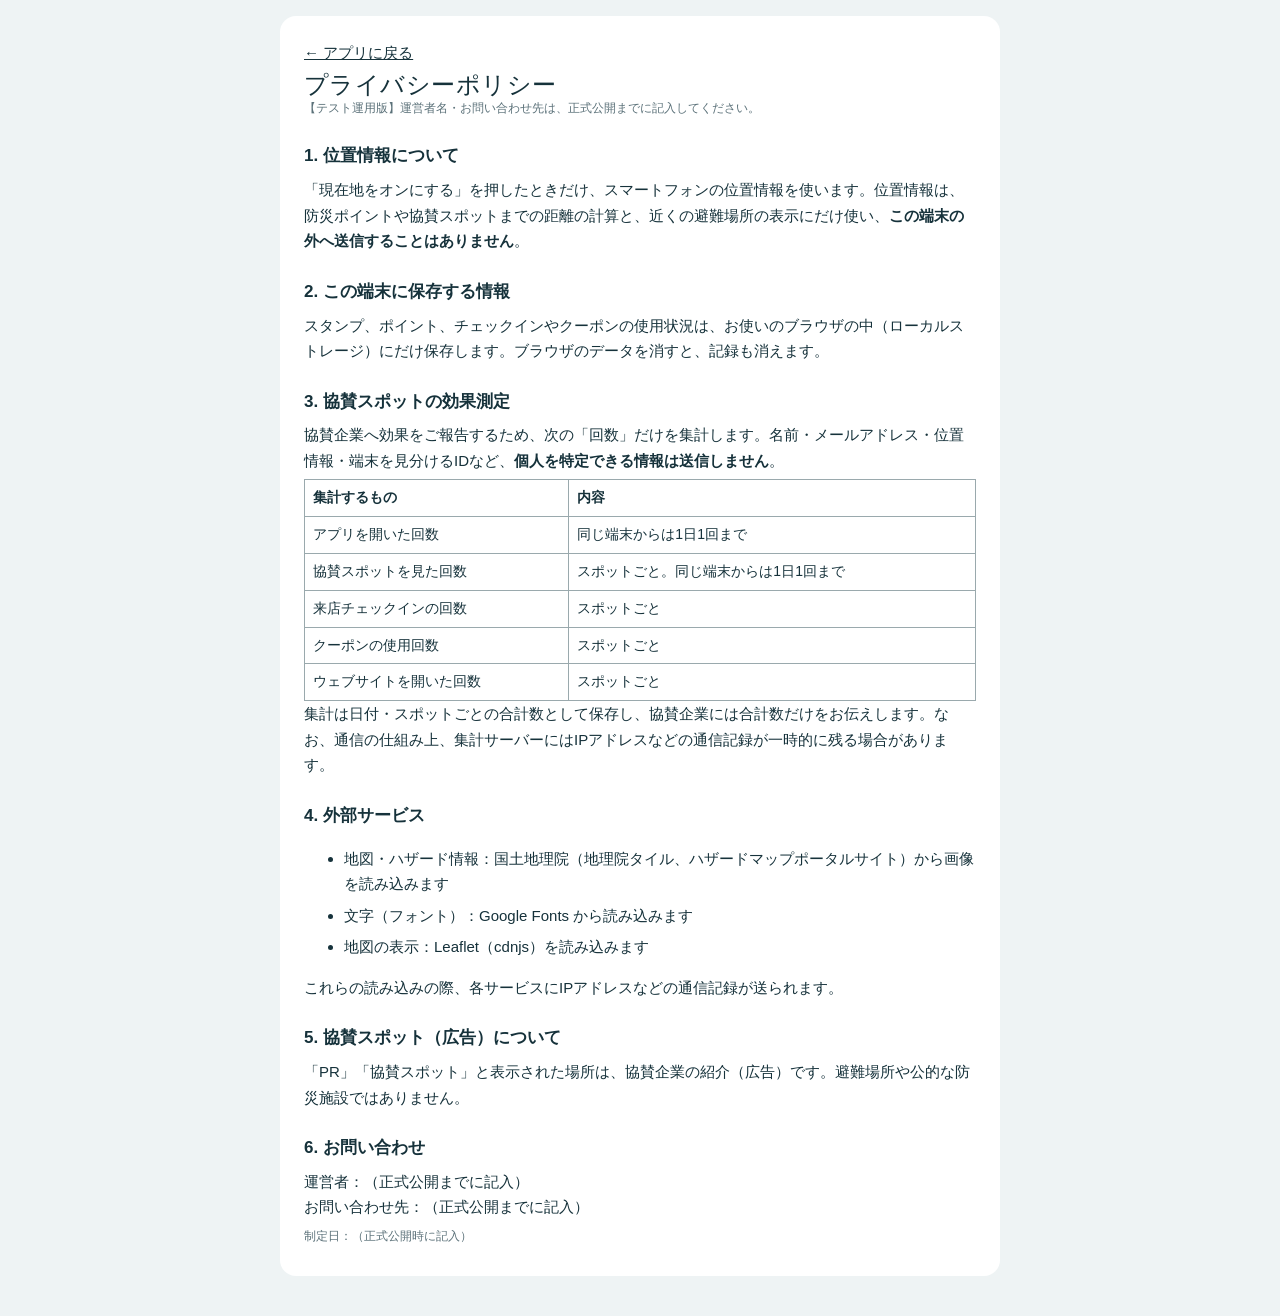
==== privacy.html @ c1548448 "協賛スポット（PR）とクーポン、効果測定の仕組みを追加 - sponsors.csv で協賛企業の店舗・クーポン・掲載期間を管理 - 協賛スポットはPRマーク付きの別デザインのピンと広告表示で、防災情" ====
<!doctype html>
<html lang="ja">
<head>
<meta charset="utf-8">
<meta name="viewport" content="width=device-width,initial-scale=1,viewport-fit=cover">
<title>プライバシーポリシー｜とやま防災めぐり</title>
<link rel="stylesheet" href="style.css">
<style>
  .doc{max-width:720px;margin:0 auto;background:var(--surface);border-radius:16px;padding:24px}
  .doc h1{font-size:24px}
  .doc h2{font-size:17px;margin:24px 0 6px}
  .doc p,.doc li{margin:0 0 6px}
  .doc table{border-collapse:collapse;width:100%;font-size:14px}
  .doc th,.doc td{border:1px solid var(--line);padding:6px 8px;text-align:left;vertical-align:top}
  .tbl{overflow-x:auto}
</style>
</head>
<body>
<div class="doc">
  <p><a href="./">← アプリに戻る</a></p>
  <h1>プライバシーポリシー</h1>
  <p class="note">【テスト運用版】運営者名・お問い合わせ先は、正式公開までに記入してください。</p>

  <h2>1. 位置情報について</h2>
  <p>「現在地をオンにする」を押したときだけ、スマートフォンの位置情報を使います。位置情報は、防災ポイントや協賛スポットまでの距離の計算と、近くの避難場所の表示にだけ使い、<b>この端末の外へ送信することはありません</b>。</p>

  <h2>2. この端末に保存する情報</h2>
  <p>スタンプ、ポイント、チェックインやクーポンの使用状況は、お使いのブラウザの中（ローカルストレージ）にだけ保存します。ブラウザのデータを消すと、記録も消えます。</p>

  <h2>3. 協賛スポットの効果測定</h2>
  <p>協賛企業へ効果をご報告するため、次の「回数」だけを集計します。名前・メールアドレス・位置情報・端末を見分けるIDなど、<b>個人を特定できる情報は送信しません</b>。</p>
  <div class="tbl"><table>
    <tr><th>集計するもの</th><th>内容</th></tr>
    <tr><td>アプリを開いた回数</td><td>同じ端末からは1日1回まで</td></tr>
    <tr><td>協賛スポットを見た回数</td><td>スポットごと。同じ端末からは1日1回まで</td></tr>
    <tr><td>来店チェックインの回数</td><td>スポットごと</td></tr>
    <tr><td>クーポンの使用回数</td><td>スポットごと</td></tr>
    <tr><td>ウェブサイトを開いた回数</td><td>スポットごと</td></tr>
  </table></div>
  <p>集計は日付・スポットごとの合計数として保存し、協賛企業には合計数だけをお伝えします。なお、通信の仕組み上、集計サーバーにはIPアドレスなどの通信記録が一時的に残る場合があります。</p>

  <h2>4. 外部サービス</h2>
  <ul>
    <li>地図・ハザード情報：国土地理院（地理院タイル、ハザードマップポータルサイト）から画像を読み込みます</li>
    <li>文字（フォント）：Google Fonts から読み込みます</li>
    <li>地図の表示：Leaflet（cdnjs）を読み込みます</li>
  </ul>
  <p>これらの読み込みの際、各サービスにIPアドレスなどの通信記録が送られます。</p>

  <h2>5. 協賛スポット（広告）について</h2>
  <p>「PR」「協賛スポット」と表示された場所は、協賛企業の紹介（広告）です。避難場所や公的な防災施設ではありません。</p>

  <h2>6. お問い合わせ</h2>
  <p>運営者：（正式公開までに記入）<br>お問い合わせ先：（正式公開までに記入）</p>

  <p class="note">制定日：（正式公開時に記入）</p>
</div>
</body>
</html>
---- style.css ----
/* 地図を主役に、右（スマホでは下）に学習カード。上部に進捗。 */
:root{
  --bg:#eef3f4; --surface:#ffffff; --line:#9aa9ad;
  --ink:#16323b; --muted:#5b7179; --accent:#d2452f; --accent-ink:#ffffff;
  --ok:#2e8b57; --ng:#c0392b; --stamp:#d2452f; --shelter:#1f8a5b; --volcano:#7b3fa0;
  --gold:#c99a1a; --me:#1a73e8; --pr:#2b3a8f; --pr-ink:#ffffff;
  --display:"Dela Gothic One","Hiragino Sans","Yu Gothic",sans-serif;
  --body:"Zen Maru Gothic","Hiragino Maru Gothic ProN","Yu Gothic",sans-serif;
  color-scheme:light;
}
@media (prefers-color-scheme:dark){:root{
  --bg:#0f1b20; --surface:#172830; --line:#4b6168;
  --ink:#e6f0f2; --muted:#9db3ba; --accent:#ff6a4f; --accent-ink:#1a0d09;
  --ok:#5cc98b; --ng:#ff7b6b; --stamp:#ff6a4f; --shelter:#3ccf8e; --volcano:#c48df0;
  --gold:#f0c24a; --me:#6aa8ff; --pr:#8f9cf0; --pr-ink:#0f1430; color-scheme:dark}}

*{box-sizing:border-box}
[hidden]{display:none!important}
html{-webkit-text-size-adjust:100%}
body{margin:0;background:var(--bg);color:var(--ink);font-family:var(--body);font-size:15px;line-height:1.7;
  padding-left:max(16px,env(safe-area-inset-left,0px));padding-right:max(16px,env(safe-area-inset-right,0px));
  padding-top:max(16px,env(safe-area-inset-top,0px));padding-bottom:max(40px,env(safe-area-inset-bottom,0px))}
a{color:inherit}
.wrap{max-width:1240px;margin:0 auto;display:flex;flex-direction:column;gap:16px}
header{display:flex;flex-wrap:wrap;align-items:flex-end;justify-content:space-between;gap:12px}
h1{font-family:var(--display);font-weight:400;font-size:clamp(26px,5vw,40px);line-height:1.1;margin:0;letter-spacing:.02em}
h1 small{display:block;font-family:var(--body);font-weight:700;font-size:13px;color:var(--muted);letter-spacing:.08em;margin-bottom:6px}
.score{display:flex;gap:8px;flex-wrap:wrap}
.chip{background:var(--surface);border-radius:12px;padding:8px 12px;display:flex;flex-direction:column;min-width:80px}
.chip b{font-family:var(--display);font-weight:400;font-size:20px;font-variant-numeric:tabular-nums;line-height:1.2}
.chip b.rk{font-size:15px;line-height:1.6}
.chip span{font-size:11px;color:var(--muted);letter-spacing:.06em}
.bar{height:10px;background:var(--surface);border-radius:99px;overflow:hidden}
.bar i{display:block;height:100%;width:0;background:var(--accent);transition:width .5s}

.main{display:grid;grid-template-columns:minmax(0,1.5fr) minmax(0,1fr);gap:16px;align-items:start}
@media (max-width:860px){.main{grid-template-columns:minmax(0,1fr)}}

.mapbox{background:var(--surface);border-radius:16px;padding:12px;display:flex;flex-direction:column;gap:10px;min-width:0}
.mapwrap{position:relative}
#map{height:min(68vh,620px);min-height:380px;border-radius:10px;background:#bcd3f2;font-family:var(--body)}
.layers{display:flex;flex-wrap:wrap;gap:8px}
.layers label{display:flex;align-items:center;gap:6px;font-size:13px;font-weight:700;padding:4px 10px;border-radius:99px;border:1.5px solid var(--line);cursor:pointer;user-select:none}
.layers input{accent-color:var(--accent);margin:0}
.sw{width:14px;height:14px;border-radius:4px;display:inline-block;flex:none}
.legend{display:flex;flex-wrap:wrap;gap:4px 14px;font-size:12px;color:var(--muted);align-items:center}
.legend .scale{display:flex;align-items:center;gap:2px}
.legend .scale i{width:18px;height:10px;display:block}
.note{font-size:12px;color:var(--muted);margin:0}
.gpsbar{display:flex;flex-wrap:wrap;gap:8px;align-items:center}

.mission-banner{position:absolute;left:56px;right:10px;top:10px;z-index:500;background:var(--ink);color:var(--surface);border-radius:12px;padding:10px 14px;font-weight:700;font-size:14px;display:flex;gap:10px;align-items:center;justify-content:space-between}
.mission-banner button{font:inherit;font-size:12px;background:none;border:1.5px solid currentColor;color:inherit;border-radius:99px;padding:2px 10px;cursor:pointer;flex:none}

.pin{width:30px;height:30px;border-radius:50%;background:var(--surface);border:2.5px solid var(--ink);display:grid;place-items:center;font-family:var(--display);font-size:13px;color:var(--ink);box-shadow:0 2px 6px rgb(0 0 0 / .3)}
.pin.done{background:var(--stamp);border-color:var(--stamp);color:var(--accent-ink)}
.pin.here{box-shadow:0 0 0 4px var(--gold),0 2px 6px rgb(0 0 0 / .3)}
.pin.sel{outline:4px solid var(--accent);outline-offset:3px}
.me{width:18px;height:18px;border-radius:50%;background:var(--me);border:3px solid #fff;box-shadow:0 0 0 2px var(--me)}
.leaflet-popup-content{font-family:var(--body);font-size:13px;line-height:1.6;margin:10px 14px}
.leaflet-popup-content b{font-size:14px}
.hz{display:inline-block;font-size:11px;border-radius:6px;padding:0 6px;margin:2px 2px 0 0;background:#e6efe9;color:#1f5e3f}
.verdict{margin-top:6px;font-weight:700}
.verdict.ok{color:#2e8b57}.verdict.ng{color:#c0392b}.verdict.mid{color:#b0721a}

.panel{background:var(--surface);border-radius:16px;padding:20px;display:flex;flex-direction:column;gap:14px;min-width:0}
.tag{display:inline-flex;gap:6px;align-items:center;font-size:12px;font-weight:700;letter-spacing:.06em;color:var(--muted)}
.panel h2{font-family:var(--display);font-weight:400;font-size:24px;line-height:1.3;margin:0}
.panel .place{font-size:13px;color:var(--muted);margin:-8px 0 0}
.learn{margin:0;padding:14px 16px;border-radius:12px;background:var(--bg)}
.learn p{margin:0}.learn p+p{margin-top:8px}
.q{font-weight:900;font-size:17px;margin:0}
.choices{display:flex;flex-direction:column;gap:8px}
.choices button{font:inherit;font-weight:700;text-align:left;padding:12px 14px;border-radius:12px;border:2px solid var(--line);background:var(--surface);color:var(--ink);cursor:pointer}
.choices button:hover:not(:disabled){border-color:var(--accent)}
.choices button.right{border-color:var(--ok);background:color-mix(in srgb,var(--ok) 14%,var(--surface))}
.choices button.wrong{border-color:var(--ng);background:color-mix(in srgb,var(--ng) 12%,var(--surface))}
.choices button:disabled{cursor:default}
.result{font-weight:700;margin:0;padding:12px 14px;border-radius:12px}
.result.ok{color:var(--ok);background:color-mix(in srgb,var(--ok) 12%,var(--surface))}
.result.ng{color:var(--ng);background:color-mix(in srgb,var(--ng) 10%,var(--surface))}
.box{border:2px dashed var(--line);border-radius:12px;padding:12px 14px;display:flex;flex-direction:column;gap:8px}
.box b.t{font-size:14px}
.box.mission{border-color:var(--shelter)}.box.mission b.t{color:var(--shelter)}
.box.checkin{border-color:var(--gold)}.box.checkin b.t{color:var(--gold)}
.box.clear{border-style:solid}
.btnrow{display:flex;gap:8px;flex-wrap:wrap}
.btn{font:inherit;font-weight:700;padding:10px 16px;border-radius:99px;border:none;background:var(--accent);color:var(--accent-ink);cursor:pointer}
.btn.green{background:var(--shelter);color:#fff}
.btn.gold{background:var(--gold);color:#1a1300}
.btn.blue{background:var(--me);color:#fff}
.btn.ghost{background:transparent;color:var(--ink);border:2px solid var(--line)}
.btn:focus-visible,.choices button:focus-visible{outline:3px solid var(--accent);outline-offset:2px}

.intro ol{margin:0;padding-left:1.3em}
.stamps{display:grid;grid-template-columns:repeat(5,minmax(0,1fr));gap:8px}
.stamp{aspect-ratio:1;max-width:100%;border-radius:50%;border:2px dashed var(--line);display:grid;place-items:center;font-size:11px;font-weight:900;text-align:center;line-height:1.2;color:var(--muted);padding:4px;cursor:pointer;background:none;font-family:inherit;position:relative}
.stamp.got{border:3px solid var(--stamp);color:var(--stamp);transform:rotate(-8deg)}
.stamp.here{border-color:var(--gold);color:var(--gold);box-shadow:inset 0 0 0 3px color-mix(in srgb,var(--gold) 35%,transparent)}
.stamp .m{position:absolute;right:-2px;top:-2px;width:14px;height:14px;border-radius:50%;background:var(--shelter)}
.rank{font-family:var(--display);font-size:20px;margin:0}

.list{background:var(--surface);border-radius:16px;padding:16px 20px}
.list h3{margin:0 0 8px;font-size:15px}
.list ul{list-style:none;margin:0;padding:0;display:grid;grid-template-columns:repeat(auto-fill,minmax(230px,1fr));gap:6px 16px}
.list li button{font:inherit;background:none;border:none;color:var(--ink);cursor:pointer;padding:6px 0;display:flex;gap:10px;align-items:center;text-align:left;width:100%}
.list li .n{font-family:var(--display);width:26px;height:26px;border-radius:50%;border:2px solid var(--ink);display:grid;place-items:center;font-size:12px;flex:none}
.list li.done .n{background:var(--stamp);border-color:var(--stamp);color:var(--accent-ink)}
.list li.here .n{box-shadow:0 0 0 3px var(--gold)}
.list li .p{color:var(--muted);font-size:12px;margin-left:auto;white-space:nowrap}
.credit{font-size:11px;color:var(--muted);line-height:1.7}

/* ---------- 協賛スポット（PR） ---------- */
.sppin{width:34px;height:34px;border-radius:8px;transform:rotate(45deg);background:var(--pr);border:2.5px solid #fff;display:grid;place-items:center;box-shadow:0 2px 6px rgb(0 0 0 / .35);font-family:var(--body);font-weight:900;font-size:11px;color:var(--pr-ink);letter-spacing:.04em}
.sppin > *{transform:rotate(-45deg)}
.sppin.done{background:var(--gold);color:#1a1300}
.sppin.sel{outline:4px solid var(--accent);outline-offset:3px}
.prtag{align-self:flex-start;background:var(--pr);color:var(--pr-ink);font-size:12px;font-weight:900;letter-spacing:.08em;border-radius:6px;padding:2px 10px}
.spimg{width:100%;max-height:220px;object-fit:cover;border-radius:12px;background:var(--bg)}
.spinfo{display:flex;flex-direction:column;font-size:13px;color:var(--muted)}
a.btn{display:inline-block;text-decoration:none}
.coupon{border:3px dashed var(--pr);border-radius:14px;padding:16px;display:flex;flex-direction:column;gap:6px;text-align:center;align-items:center;background:color-mix(in srgb,var(--pr) 6%,var(--surface))}
.coupon .ctag{font-size:12px;font-weight:900;letter-spacing:.2em;color:var(--pr)}
.coupon .cbig{font-family:var(--display);font-weight:400;font-size:24px;line-height:1.35}
.coupon.used{border-style:solid;border-color:var(--line);color:var(--muted);background:var(--bg)}
.splist li button{font:inherit;background:none;border:none;color:var(--ink);cursor:pointer;padding:6px 0;display:flex;gap:10px;align-items:center;text-align:left;width:100%}
.splist .spn{flex:none;background:var(--pr);color:var(--pr-ink);font-size:10px;font-weight:900;border-radius:6px;padding:2px 6px}
.splist small{display:block;font-size:11px;color:var(--muted)}
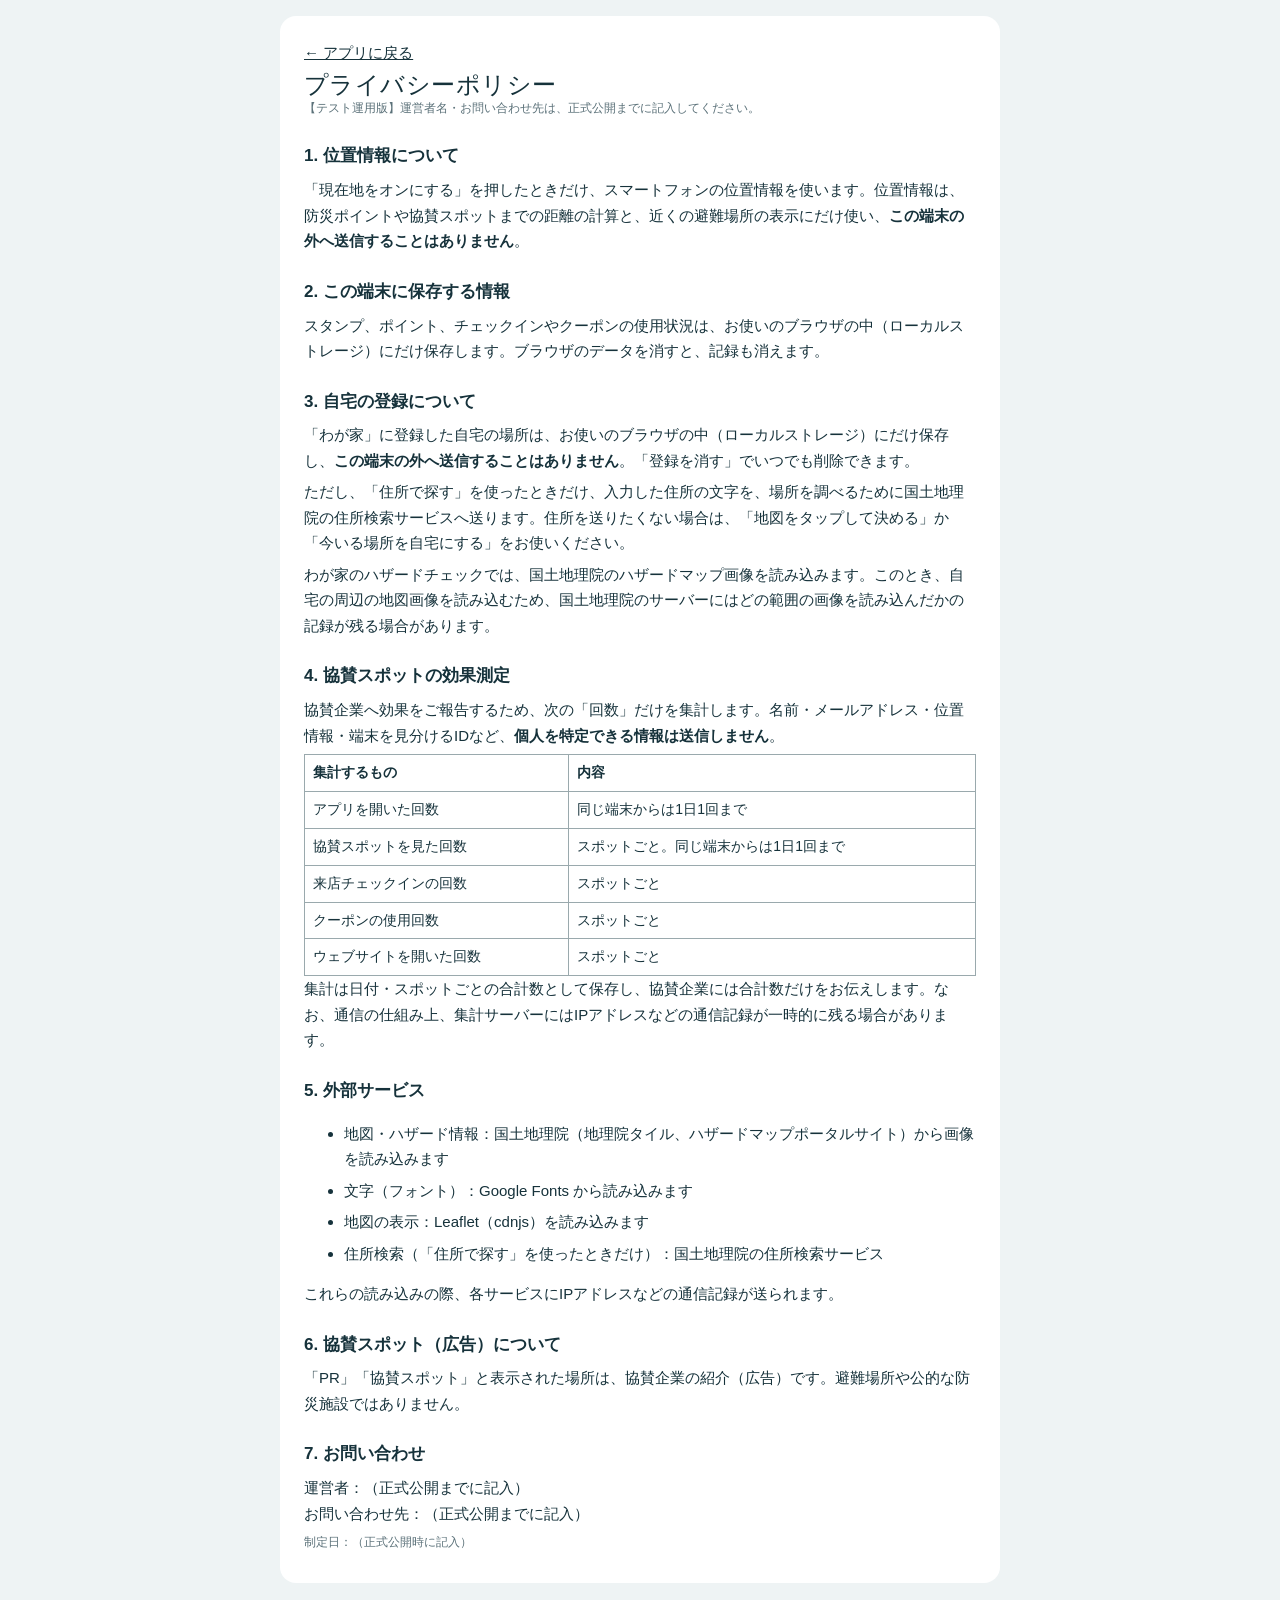
==== commit 9ba47ba2: "自宅の登録と「わが家のハザードチェック」を追加 - 住所検索（国土地理院）・地図タップ・現在地の3通りで自宅を登録（端末内にだけ保存） - 自宅地点のハザードマップの色を読み取り、洪水・津波の想定浸水" ====
--- a/privacy.html
+++ b/privacy.html
@@ -27,7 +27,12 @@
   <h2>2. この端末に保存する情報</h2>
   <p>スタンプ、ポイント、チェックインやクーポンの使用状況は、お使いのブラウザの中（ローカルストレージ）にだけ保存します。ブラウザのデータを消すと、記録も消えます。</p>
 
-  <h2>3. 協賛スポットの効果測定</h2>
+  <h2>3. 自宅の登録について</h2>
+  <p>「わが家」に登録した自宅の場所は、お使いのブラウザの中（ローカルストレージ）にだけ保存し、<b>この端末の外へ送信することはありません</b>。「登録を消す」でいつでも削除できます。</p>
+  <p>ただし、「住所で探す」を使ったときだけ、入力した住所の文字を、場所を調べるために国土地理院の住所検索サービスへ送ります。住所を送りたくない場合は、「地図をタップして決める」か「今いる場所を自宅にする」をお使いください。</p>
+  <p>わが家のハザードチェックでは、国土地理院のハザードマップ画像を読み込みます。このとき、自宅の周辺の地図画像を読み込むため、国土地理院のサーバーにはどの範囲の画像を読み込んだかの記録が残る場合があります。</p>
+
+  <h2>4. 協賛スポットの効果測定</h2>
   <p>協賛企業へ効果をご報告するため、次の「回数」だけを集計します。名前・メールアドレス・位置情報・端末を見分けるIDなど、<b>個人を特定できる情報は送信しません</b>。</p>
   <div class="tbl"><table>
     <tr><th>集計するもの</th><th>内容</th></tr>
@@ -39,18 +44,19 @@
   </table></div>
   <p>集計は日付・スポットごとの合計数として保存し、協賛企業には合計数だけをお伝えします。なお、通信の仕組み上、集計サーバーにはIPアドレスなどの通信記録が一時的に残る場合があります。</p>
 
-  <h2>4. 外部サービス</h2>
+  <h2>5. 外部サービス</h2>
   <ul>
     <li>地図・ハザード情報：国土地理院（地理院タイル、ハザードマップポータルサイト）から画像を読み込みます</li>
     <li>文字（フォント）：Google Fonts から読み込みます</li>
     <li>地図の表示：Leaflet（cdnjs）を読み込みます</li>
+    <li>住所検索（「住所で探す」を使ったときだけ）：国土地理院の住所検索サービス</li>
   </ul>
   <p>これらの読み込みの際、各サービスにIPアドレスなどの通信記録が送られます。</p>
 
-  <h2>5. 協賛スポット（広告）について</h2>
+  <h2>6. 協賛スポット（広告）について</h2>
   <p>「PR」「協賛スポット」と表示された場所は、協賛企業の紹介（広告）です。避難場所や公的な防災施設ではありません。</p>
 
-  <h2>6. お問い合わせ</h2>
+  <h2>7. お問い合わせ</h2>
   <p>運営者：（正式公開までに記入）<br>お問い合わせ先：（正式公開までに記入）</p>
 
   <p class="note">制定日：（正式公開時に記入）</p>
--- a/style.css
+++ b/style.css
@@ -126,3 +126,48 @@
 .splist li button{font:inherit;background:none;border:none;color:var(--ink);cursor:pointer;padding:6px 0;display:flex;gap:10px;align-items:center;text-align:left;width:100%}
 .splist .spn{flex:none;background:var(--pr);color:var(--pr-ink);font-size:10px;font-weight:900;border-radius:6px;padding:2px 6px}
 .splist small{display:block;font-size:11px;color:var(--muted)}
+
+/* 自分の位置のキャラクター画像に影をつける */
+.mechar{filter:drop-shadow(0 2px 3px rgb(0 0 0 / .35))}
+
+/* ---------- 案内役のクマ ---------- */
+.guide{display:flex;gap:10px;align-items:flex-end}
+.guide img{width:72px;height:auto;flex:none}
+.guide .say{position:relative;flex:1;min-width:0;background:var(--surface);border:2px solid var(--line);border-radius:14px;padding:10px 14px;line-height:1.6}
+.guide .say::before{content:"";position:absolute;left:-9px;bottom:16px;width:14px;height:14px;background:inherit;border-left:2px solid var(--line);border-bottom:2px solid var(--line);transform:rotate(45deg)}
+.guide.q .say{font-weight:900;font-size:17px}
+.guide.ok .say{border-color:var(--ok);background:color-mix(in srgb,var(--ok) 10%,var(--surface))}
+.guide.ok .say b{color:var(--ok)}
+.guide.ng .say{border-color:var(--ng);color:var(--ng);font-weight:700;background:color-mix(in srgb,var(--ng) 8%,var(--surface))}
+.guide.small img{width:56px}
+.guide.small .say{font-size:14px;padding:8px 12px}
+.learn::after{content:"";display:block;clear:both}
+.learnpose{float:right;width:72px;height:auto;margin:0 0 4px 10px}
+.gpsbear{width:48px;height:auto}
+.popguide img{float:left;width:40px;height:auto;margin:0 8px 2px 0}
+.popguide::after{content:"";display:block;clear:both}
+#toast{position:fixed;left:50%;bottom:calc(16px + env(safe-area-inset-bottom,0px));transform:translate(-50%,140%);z-index:3000;width:min(420px,calc(100% - 32px));transition:transform .35s ease;cursor:pointer}
+#toast.show{transform:translate(-50%,0)}
+#toast .say{box-shadow:0 6px 20px rgb(0 0 0 / .2);font-weight:700}
+#toast img{width:84px;filter:drop-shadow(0 4px 8px rgb(0 0 0 / .25))}
+@media (prefers-reduced-motion:reduce){#toast{transition:none}}
+
+/* ---------- わが家 ---------- */
+.homepin{width:34px;height:34px;background:var(--ink);color:var(--surface);border:2.5px solid #fff;border-radius:50% 50% 50% 4px;transform:rotate(-45deg);display:grid;place-items:center;box-shadow:0 2px 6px rgb(0 0 0 / .35)}
+.homepin span{transform:rotate(45deg);font-weight:900;font-size:14px}
+#map.picking{cursor:crosshair}
+.addrrow{display:flex;gap:8px}
+.addrrow input{flex:1;min-width:0;font:inherit;padding:8px 12px;border:1.5px solid var(--line);border-radius:10px;background:var(--surface);color:var(--ink)}
+.cands{display:flex;flex-direction:column;gap:6px}
+.cands .btn{text-align:left;border-radius:12px}
+.hztable{display:flex;flex-direction:column;border:2px solid var(--line);border-radius:12px;overflow:hidden}
+.hrow{display:flex;flex-wrap:wrap;gap:4px 12px;align-items:center;padding:8px 12px;border-top:1px solid var(--line)}
+.hztable .hrow:first-child{border-top:none}
+.box .hrow{padding:6px 0;border-top:1px dashed var(--line)}
+.hrow .hk{flex:0 0 9.5em;font-size:13px;color:var(--muted);font-weight:700}
+.hrow.warn{background:color-mix(in srgb,var(--ng) 8%,var(--surface))}
+.hrow.warn b{color:var(--ng)}
+.btn.mini{padding:2px 10px;font-size:12px;margin-left:auto}
+.home-cta{border-color:var(--shelter)}
+.box .hrow .hk{flex-basis:100%}
+.box .hrow > span:nth-child(2){flex:1;min-width:0}
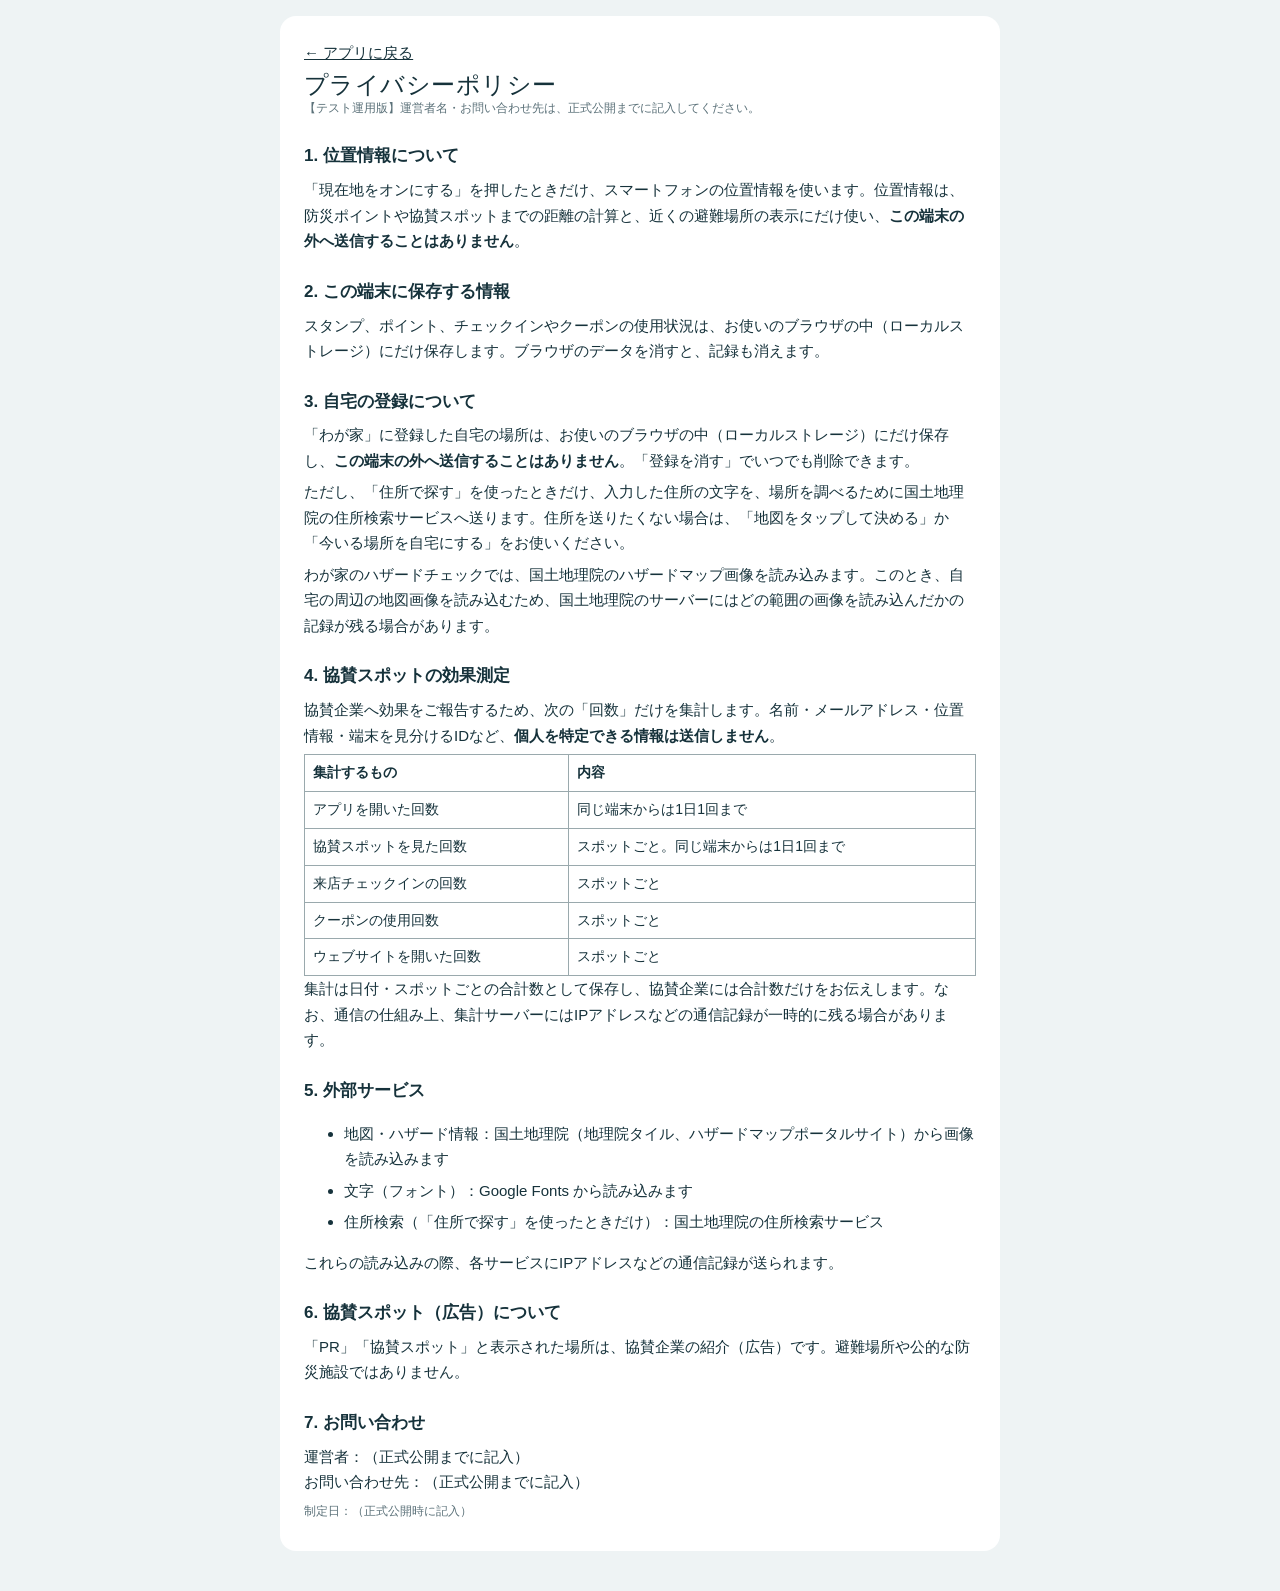
==== commit fb84a691: "セキュリティ点検で見つかった問題を修正 - 集計サーバー：壊れたURLで停止する問題、存在しない協賛店番号の受け付け、   送信元の偽装による回数制限のすり抜け、レポートのパスワード総当たりを修正 -" ====
--- a/privacy.html
+++ b/privacy.html
@@ -48,7 +48,6 @@
   <ul>
     <li>地図・ハザード情報：国土地理院（地理院タイル、ハザードマップポータルサイト）から画像を読み込みます</li>
     <li>文字（フォント）：Google Fonts から読み込みます</li>
-    <li>地図の表示：Leaflet（cdnjs）を読み込みます</li>
     <li>住所検索（「住所で探す」を使ったときだけ）：国土地理院の住所検索サービス</li>
   </ul>
   <p>これらの読み込みの際、各サービスにIPアドレスなどの通信記録が送られます。</p>
--- a/style.css
+++ b/style.css
@@ -171,3 +171,25 @@
 .home-cta{border-color:var(--shelter)}
 .box .hrow .hk{flex-basis:100%}
 .box .hrow > span:nth-child(2){flex:1;min-width:0}
+
+/* ---------- クーポン（スクリーンショット対策） ---------- */
+.cclock{display:flex;flex-direction:column;align-items:center;font-variant-numeric:tabular-nums;line-height:1.2}
+.cclock span{font-size:13px;color:var(--muted)}
+.cclock b{font-family:var(--display);font-weight:400;font-size:34px;letter-spacing:.04em;color:var(--pr)}
+.cstripe{width:100%;height:12px;border-radius:99px;background:repeating-linear-gradient(-45deg,var(--pr) 0 10px,var(--gold) 10px 20px);background-size:28px 28px;animation:cstripe 1s linear infinite}
+@keyframes cstripe{to{background-position:28px 0}}
+.coupon.live{animation:cpulse 2s ease-in-out infinite}
+@keyframes cpulse{50%{box-shadow:0 0 0 6px color-mix(in srgb,var(--pr) 18%,transparent)}}
+.cleft{font-size:14px}.cleft b{color:var(--ng);font-variant-numeric:tabular-nums}
+.coupon small{color:var(--muted)}
+@media (prefers-reduced-motion:reduce){.cstripe,.coupon.live{animation:none}}
+
+/* 協賛スポット一覧：店名を読みやすく */
+.splist ul{grid-template-columns:repeat(auto-fill,minmax(300px,1fr))}
+.splist li button{align-items:flex-start}
+.splist .spn{margin-top:3px}
+.splist .spname{flex:1;min-width:0;line-height:1.5}
+.splist .p{padding-top:2px}
+.sample{display:block;font-size:.8em;font-weight:700;color:var(--muted);letter-spacing:.02em}
+h2 .sample{font-family:var(--body);font-size:13px;margin-bottom:2px}
+.splist .spst{color:var(--pr);font-weight:700;margin-top:2px}
